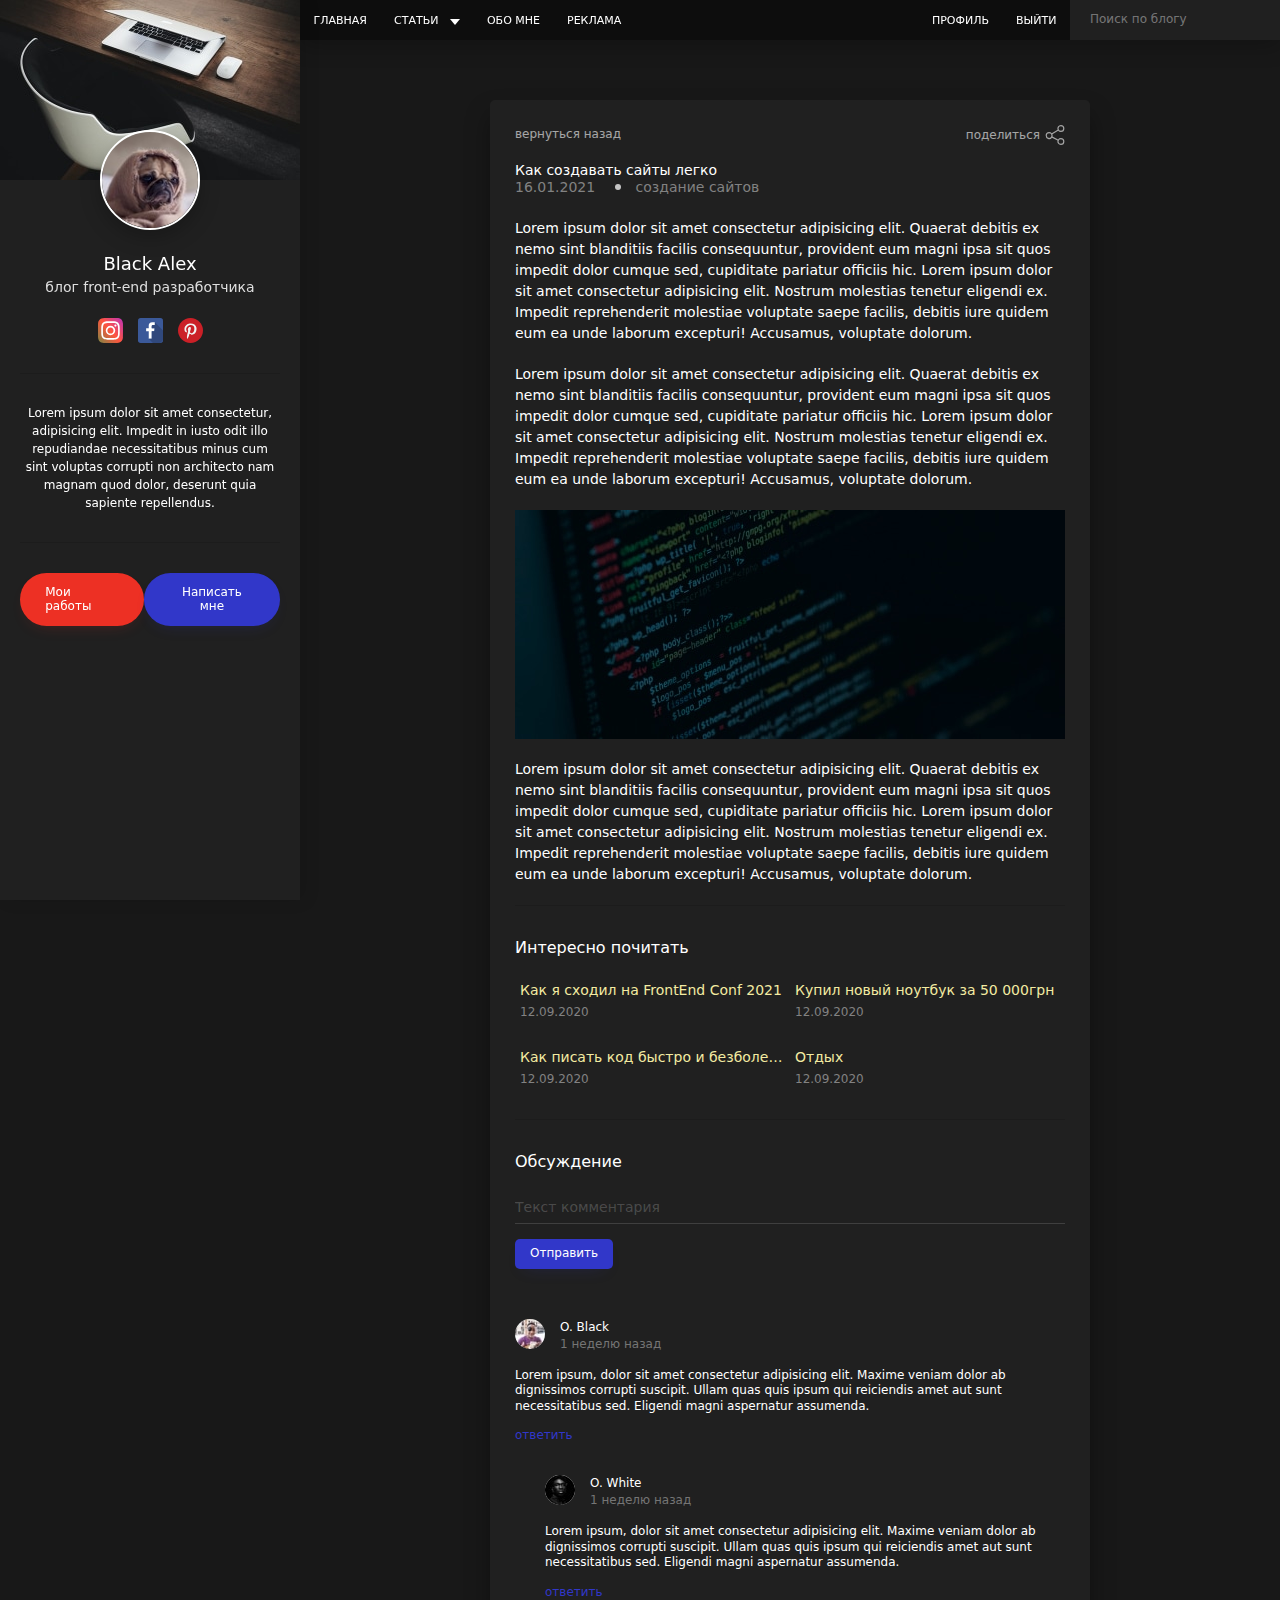
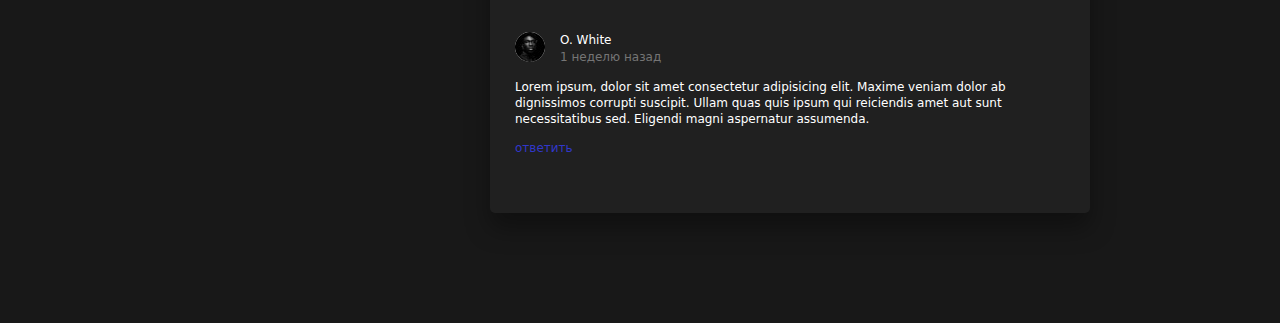
==== post.html @ 2cae20ec "Initial commit" ====
<!DOCTYPE html>
<html lang="ru">

<head>
    <meta charset="UTF-8">
    <link rel="stylesheet" href="assets/css/style.min.css">
    
    <!-- Useful meta tags -->
    <meta http-equiv="x-ua-compatible" content="ie=edge">
    <meta name="viewport" content="width=device-width, initial-scale=1, shrink-to-fit=no">
    <meta name="robots" content="index, follow">
    <meta name="google" content="notranslate">
    <meta name="format-detection" content="telephone=no">
    <meta name="description" content="">
    
    <title>Post</title>
</head>

<body>

    <div class="page">
        <header class="header">
            <div class="header__left">
                <nav class="nav">
                    <ul class="nav__list">
                        <li class="nav__item">
                            <a class="nav__link" href="index.html">Главная</a>
                        </li>
                        <li class="nav__item">
                            <a class="nav__link has-subnav" href="#!">Статьи</a>
        
                            <ul class="subnav">
                                <li><a class="subnav__link" href="#!">Создание сайтов</a></li>
                                <li><a class="subnav__link" href="#!">Интернет-маркетинг</a></li>
                                <li><a class="subnav__link" href="#!">Продвижение видео</a></li>
                            </ul>
                        </li>
                        <li class="nav__item">
                            <a class="nav__link" href="text/html">Обо мне</a>
                        </li>
                        <li class="nav__item">
                            <a class="nav__link" href="text.html">Реклама</a>
                        </li>
                    </ul>
                </nav>
            </div>
            <div class="header__right">
                <nav class="nav">
                    <ul class="nav__list">
                        <li class="nav__item">
                            <a class="nav__link" href="profile.html">Профиль</a>
                        </li>
                        <li class="nav__item">
                            <a class="nav__link" href="#!">Выйти</a>
                        </li>
                    </ul>
                </nav>
        
                <form class="search" action="./search.html" method="get">
                    <input class="search__input" type="text" placeholder="Поиск по блогу">
                </form>
            </div>
        </header>
        <aside class="sidebar">
        
            <div class="sidebar__header">
                <img src="./assets/images/sidebar-header.jpg" alt="sidebar-header">
            </div>
        
            <div class="sidebar__content">
                <div class="profile">
                    <img class="profile__avatar" src="./assets/images/avatar.jpg" alt="">
                    <div class="profile__name">Black Alex</div>
                    <div class="profile__prof">блог front-end разработчика</div>
        
                    <ul class="social">
                        <li class="social__item">
                            <a class="social__link" href="#!">
                                <img src="./assets/images/instagram.svg" alt="instagram">
                            </a>
                        </li>
                        <li class="social__item">
                            <a class="social__link" href="#!">
                                <img src="./assets/images/facebook.svg" alt="facebook">
                            </a>
                        </li>
                        <li class="social__item">
                            <a class="social__link" href="#!">
                                <img src="./assets/images/pinterest.svg" alt="pinterest">
                            </a>
                        </li>
                    </ul>
                    <div class="profile__text">
                        <p>
                            Lorem ipsum dolor sit amet consectetur, adipisicing elit.
                            Impedit in iusto odit illo repudiandae necessitatibus minus cum
                            sint voluptas corrupti non architecto nam magnam quod dolor, deserunt
                            quia sapiente repellendus.
                        </p>
                    </div>
                </div>
            </div>
        
            <div class="sidebar__footer">
                <a class="btn btn--red" href="works.html">Мои работы</a>
                <button class="btn btn--blue" type="button">Написать мне</button>
            </div>
        </aside>
        <main class="main">
            <div class="container">
                
                <article class="post">
                    <div class="post__actions">
                        <a href="index.html">вернуться назад</a>
                        <a href="#!">поделиться<img class="post__actions-icon" src="./assets/images/share.svg" alt="share"></a>
                    </div>
                    <div class="post__header post__header--open">
                        <h2 class="post__title post__title--mb0">Как создавать сайты легко</h2>
                        <ul class="post__data">
                            <li class="post__data-item">
                                <time datetime="2021-01-16 15:53">
                                    16.01.2021
                                </time>
                            </li>
                            <li class="post__data-item">
                                <a href="#!">
                                    создание сайтов
                                </a>
                            </li>
                        </ul>
                    </div>
                    <div class="post__content">
                
                        <div class="post__text">
                            <p>
                                Lorem ipsum dolor sit amet consectetur adipisicing elit. Quaerat debitis ex nemo
                                sint blanditiis facilis consequuntur, provident eum magni ipsa sit quos impedit dolor
                                cumque sed, cupiditate pariatur officiis hic.
                                Lorem ipsum dolor sit amet consectetur adipisicing elit. Nostrum molestias tenetur
                                eligendi ex. Impedit reprehenderit molestiae voluptate saepe facilis, debitis iure
                                quidem eum ea unde laborum excepturi! Accusamus, voluptate dolorum.
                            </p>
                            <p>
                                Lorem ipsum dolor sit amet consectetur adipisicing elit. Quaerat debitis ex nemo
                                sint blanditiis facilis consequuntur, provident eum magni ipsa sit quos impedit dolor
                                cumque sed, cupiditate pariatur officiis hic.
                                Lorem ipsum dolor sit amet consectetur adipisicing elit. Nostrum molestias tenetur
                                eligendi ex. Impedit reprehenderit molestiae voluptate saepe facilis, debitis iure
                                quidem eum ea unde laborum excepturi! Accusamus, voluptate dolorum.
                            </p>
                            <p>
                                <img src="./assets/images/image.jpg" alt="image">
                            </p>
                            <p>
                                Lorem ipsum dolor sit amet consectetur adipisicing elit. Quaerat debitis ex nemo
                                sint blanditiis facilis consequuntur, provident eum magni ipsa sit quos impedit dolor
                                cumque sed, cupiditate pariatur officiis hic.
                                Lorem ipsum dolor sit amet consectetur adipisicing elit. Nostrum molestias tenetur
                                eligendi ex. Impedit reprehenderit molestiae voluptate saepe facilis, debitis iure
                                quidem eum ea unde laborum excepturi! Accusamus, voluptate dolorum.
                            </p>
                        </div>
                
                        <div class="related">
                            <h3 class="post__subtitle">Интересно почитать</h3>
                            <ul class="related__list">
                                <li class="related__list-item">
                                    <h4 class="related__list-title">
                                        <a href="#!">Как я сходил на FrontEnd Conf 2021</a>
                                    </h4>
                                    <time class="related__list-date" datetime="2020-09-12 15:53">
                                        12.09.2020
                                    </time>
                                </li>
                                <li class="related__list-item">
                                    <h4 class="related__list-title">
                                        <a href="#!">Купил новый ноутбук за 50 000грн</a>
                                    </h4>
                                    <time class="related__list-date" datetime="2020-09-12 15:53">
                                        12.09.2020
                                    </time>
                                </li>
                                <li class="related__list-item">
                                    <h4 class="related__list-title">
                                        <a href="#!">Как писать код быстро и безболезненно? </a>
                                    </h4>
                                    <time class="related__list-date" datetime="2020-09-12 15:53">
                                        12.09.2020
                                    </time>
                                </li>
                                <li class="related__list-item">
                                    <h4 class="related__list-title">
                                        <a href="#!">Отдых</a>
                                    </h4>
                                    <time class="related__list-date" datetime="2020-09-12 15:53">
                                        12.09.2020
                                    </time>
                                </li>
                            </ul>
                        </div>
                
                
                        <h3 class="post__subtitle">Обсуждение</h3>
                        <form class="form" action="/" method="post">
                            <div class="form__group">
                                <textarea class="form__control form__control--textarea" name="comment-text"
                                    placeholder="Текст комментария"></textarea>
                                <span class="form__line"></span>
                            </div>
                
                            <button class="btn btn--blue btn--rounded btn--sm" type="submit">Отправить</button>
                        </form>
                
                        <ul class="comments">
                            <li class="comments__item">
                                <div class="comments__header">
                                    <img class="comments__avatar" src="./assets/images/author-1.jpg" alt="O. Black">
                
                                    <div class="comments__author">
                                        <div class="comments__name">O. Black</div>
                                        <time class="comments__pubdate" datetime="2020-11-12 16:15">1 неделю назад</time>
                                    </div>
                
                                </div>
                                <div class="comments__text">
                                    Lorem ipsum, dolor sit amet consectetur adipisicing elit. Maxime veniam dolor ab
                                    dignissimos corrupti suscipit. Ullam quas quis ipsum qui reiciendis amet aut sunt
                                    necessitatibus sed. Eligendi magni aspernatur assumenda.
                                </div>
                                <button class="comments__reply" type="button">ответить</button>
                                <ul class="comments">
                                    <li class="comments__item">
                                        <div class="comments__header">
                                            <img class="comments__avatar" src="./assets/images/author-2.jpg" alt="O. White">
                
                                            <div class="comments__author">
                                                <div class="comments__name">O. White</div>
                                                <time class="comments__pubdate" datetime="2020-11-12 16:15">1 неделю назад</time>
                                            </div>
                
                                        </div>
                                        <div class="comments__text">
                                            Lorem ipsum, dolor sit amet consectetur adipisicing elit. Maxime veniam dolor ab
                                            dignissimos corrupti suscipit. Ullam quas quis ipsum qui reiciendis amet aut sunt
                                            necessitatibus sed. Eligendi magni aspernatur assumenda.
                                        </div>
                                        <button class="comments__reply" type="button">ответить</button>
                                    </li>
                                </ul>
                            </li>
                            <li class="comments__item">
                                <div class="comments__header">
                                    <img class="comments__avatar" src="./assets/images/author-2.jpg" alt="O. White">
                
                                    <div class="comments__author">
                                        <div class="comments__name">O. White</div>
                                        <time class="comments__pubdate" datetime="2020-11-12 16:15">1 неделю назад</time>
                                    </div>
                
                                </div>
                                <div class="comments__text">
                                    Lorem ipsum, dolor sit amet consectetur adipisicing elit. Maxime veniam dolor ab
                                    dignissimos corrupti suscipit. Ullam quas quis ipsum qui reiciendis amet aut sunt
                                    necessitatibus sed. Eligendi magni aspernatur assumenda.
                                </div>
                                <button class="comments__reply" type="button">ответить</button>
                            </li>
                        </ul>
                
                    </div>
                
                </article>
            </div>

        </main>
    </div>


    <script src="assets/js/app.js"></script>
</body>

</html>
---- assets/css/style.min.css ----
/* http://meyerweb.com/eric/tools/css/reset/
   v2.0-modified | 20110126
   License: none (public domain)
*/
html, body, div, span, applet, object, iframe,
h1, h2, h3, h4, h5, h6, p, blockquote, pre,
a, abbr, acronym, address, big, cite, code,
del, dfn, em, img, ins, kbd, q, s, samp,
small, strike, strong, sub, sup, tt, var,
b, u, i, center,
dl, dt, dd, ol, ul, li,
fieldset, form, label, legend,
table, caption, tbody, tfoot, thead, tr, th, td,
article, aside, canvas, details, embed,
figure, figcaption, footer, header, hgroup,
menu, nav, output, ruby, section, summary,
time, mark, audio, video {
  margin: 0;
  padding: 0;
  border: 0;
  font-size: 100%;
  font: inherit;
  vertical-align: baseline; }

/* make sure to set some focus styles for accessibility */
:focus {
  outline: 0; }

/* HTML5 display-role reset for older browsers */
article, aside, details, figcaption, figure,
footer, header, hgroup, menu, nav, section {
  display: block; }

body {
  line-height: 1; }

ol, ul {
  list-style: none; }

blockquote, q {
  quotes: none; }

blockquote:before, blockquote:after,
q:before, q:after {
  content: '';
  content: none; }

table {
  border-collapse: collapse;
  border-spacing: 0; }

input[type=search]::-webkit-search-cancel-button,
input[type=search]::-webkit-search-decoration,
input[type=search]::-webkit-search-results-button,
input[type=search]::-webkit-search-results-decoration {
  -webkit-appearance: none;
  -moz-appearance: none; }

input[type=search] {
  -webkit-appearance: none;
  -moz-appearance: none;
  -webkit-box-sizing: content-box;
  -moz-box-sizing: content-box;
  box-sizing: content-box; }

textarea {
  overflow: auto;
  vertical-align: top;
  resize: vertical; }

/**
 * Correct `inline-block` display not defined in IE 6/7/8/9 and Firefox 3.
 */
audio,
canvas,
video {
  display: inline-block;
  *display: inline;
  *zoom: 1;
  max-width: 100%; }

/**
 * Prevent modern browsers from displaying `audio` without controls.
 * Remove excess height in iOS 5 devices.
 */
audio:not([controls]) {
  display: none;
  height: 0; }

/**
 * Address styling not present in IE 7/8/9, Firefox 3, and Safari 4.
 * Known issue: no IE 6 support.
 */
[hidden] {
  display: none; }

/**
 * 1. Correct text resizing oddly in IE 6/7 when body `font-size` is set using
 *    `em` units.
 * 2. Prevent iOS text size adjust after orientation change, without disabling
 *    user zoom.
 */
html {
  font-size: 100%;
  /* 1 */
  -webkit-text-size-adjust: 100%;
  /* 2 */
  -ms-text-size-adjust: 100%;
  /* 2 */ }

/**
 * Address `outline` inconsistency between Chrome and other browsers.
 */
a:focus {
  outline: thin dotted; }

/**
 * Improve readability when focused and also mouse hovered in all browsers.
 */
a:active,
a:hover {
  outline: 0; }

/**
 * 1. Remove border when inside `a` element in IE 6/7/8/9 and Firefox 3.
 * 2. Improve image quality when scaled in IE 7.
 */
img {
  border: 0;
  /* 1 */
  -ms-interpolation-mode: bicubic;
  /* 2 */ }

/**
 * Address margin not present in IE 6/7/8/9, Safari 5, and Opera 11.
 */
figure {
  margin: 0; }

/**
 * Correct margin displayed oddly in IE 6/7.
 */
form {
  margin: 0; }

/**
 * Define consistent border, margin, and padding.
 */
fieldset {
  border: 1px solid #c0c0c0;
  margin: 0 2px;
  padding: 0.35em 0.625em 0.75em; }

/**
 * 1. Correct color not being inherited in IE 6/7/8/9.
 * 2. Correct text not wrapping in Firefox 3.
 * 3. Correct alignment displayed oddly in IE 6/7.
 */
legend {
  border: 0;
  /* 1 */
  padding: 0;
  white-space: normal;
  /* 2 */
  *margin-left: -7px;
  /* 3 */ }

/**
 * 1. Correct font size not being inherited in all browsers.
 * 2. Address margins set differently in IE 6/7, Firefox 3+, Safari 5,
 *    and Chrome.
 * 3. Improve appearance and consistency in all browsers.
 */
button,
input,
select,
textarea {
  font-size: 100%;
  /* 1 */
  margin: 0;
  /* 2 */
  vertical-align: baseline;
  /* 3 */
  *vertical-align: middle;
  /* 3 */ }

/**
 * Address Firefox 3+ setting `line-height` on `input` using `!important` in
 * the UA stylesheet.
 */
button,
input {
  line-height: normal; }

/**
 * Address inconsistent `text-transform` inheritance for `button` and `select`.
 * All other form control elements do not inherit `text-transform` values.
 * Correct `button` style inheritance in Chrome, Safari 5+, and IE 6+.
 * Correct `select` style inheritance in Firefox 4+ and Opera.
 */
button,
select {
  text-transform: none; }

/**
 * 1. Avoid the WebKit bug in Android 4.0.* where (2) destroys native `audio`
 *    and `video` controls.
 * 2. Correct inability to style clickable `input` types in iOS.
 * 3. Improve usability and consistency of cursor style between image-type
 *    `input` and others.
 * 4. Remove inner spacing in IE 7 without affecting normal text inputs.
 *    Known issue: inner spacing remains in IE 6.
 */
button,
html input[type="button"],
input[type="reset"],
input[type="submit"] {
  -webkit-appearance: button;
  /* 2 */
  cursor: pointer;
  /* 3 */
  *overflow: visible;
  /* 4 */ }

/**
 * Re-set default cursor for disabled elements.
 */
button[disabled],
html input[disabled] {
  cursor: default; }

/**
 * 1. Address box sizing set to content-box in IE 8/9.
 * 2. Remove excess padding in IE 8/9.
 * 3. Remove excess padding in IE 7.
 *    Known issue: excess padding remains in IE 6.
 */
input[type="checkbox"],
input[type="radio"] {
  box-sizing: border-box;
  /* 1 */
  padding: 0;
  /* 2 */
  *height: 13px;
  /* 3 */
  *width: 13px;
  /* 3 */ }

/**
 * 1. Address `appearance` set to `searchfield` in Safari 5 and Chrome.
 * 2. Address `box-sizing` set to `border-box` in Safari 5 and Chrome
 *    (include `-moz` to future-proof).
 */
input[type="search"] {
  -webkit-appearance: textfield;
  /* 1 */
  -moz-box-sizing: content-box;
  -webkit-box-sizing: content-box;
  /* 2 */
  box-sizing: content-box; }

/**
 * Remove inner padding and search cancel button in Safari 5 and Chrome
 * on OS X.
 */
input[type="search"]::-webkit-search-cancel-button,
input[type="search"]::-webkit-search-decoration {
  -webkit-appearance: none; }

/**
 * Remove inner padding and border in Firefox 3+.
 */
button::-moz-focus-inner,
input::-moz-focus-inner {
  border: 0;
  padding: 0; }

/**
 * 1. Remove default vertical scrollbar in IE 6/7/8/9.
 * 2. Improve readability and alignment in all browsers.
 */
textarea {
  overflow: auto;
  /* 1 */
  vertical-align: top;
  /* 2 */ }

/**
 * Remove most spacing between table cells.
 */
table {
  border-collapse: collapse;
  border-spacing: 0; }

html,
button,
input,
select,
textarea {
  color: #222; }

::-moz-selection {
  background: #b3d4fc;
  text-shadow: none; }

::selection {
  background: #b3d4fc;
  text-shadow: none; }

img {
  vertical-align: middle; }

fieldset {
  border: 0;
  margin: 0;
  padding: 0; }

textarea {
  resize: vertical; }

.chromeframe {
  margin: 0.2em 0;
  background: #ccc;
  color: #000;
  padding: 0.2em 0; }

html {
  font-size: 62.5%; }

body {
  background-color: #181818;
  line-height: 1.5;
  font-family: system-ui, -apple-system, "Segoe UI", Roboto, "Helvetica Neue", Arial, "Noto Sans", "Liberation Sans", sans-serif, "Apple Color Emoji", "Segoe UI Emoji", "Segoe UI Symbol", "Noto Color Emoji";
  font-size: 1.4rem;
  color: #fff; }

*,
*:before,
*:after {
  box-sizing: border-box; }

a {
  text-decoration: none; }
  a:hover {
    text-decoration: underline; }

/*  Blocks   */
.page {
  display: flex;
  flex-direction: column;
  justify-content: center;
  min-height: 100vh;
  overflow: hidden; }

.page__title {
  margin-bottom: 3rem;
  font-size: 2.1rem;
  columns: #fff; }
  .page__title--center {
    text-align: center; }

.header {
  display: flex;
  width: calc(100% - 300px);
  background-color: #0D0D0D;
  box-shadow: 0 5px 22px rgba(0, 0, 0, 0.25);
  position: fixed;
  top: 0;
  right: 0;
  z-index: 1000; }

.header__left {
  width: 60%; }

.header__right {
  width: 40%;
  display: flex;
  justify-content: flex-end; }

.nav__list {
  display: flex; }

.nav__item {
  position: relative; }
  .nav__item:hover .nav__link {
    background-color: #3137C9;
    text-decoration: none; }
  .nav__item:hover > .subnav {
    display: block; }

.nav__link {
  display: block;
  padding: 1.35rem;
  font-size: 1.1rem;
  line-height: 1.2;
  color: #fff;
  text-transform: uppercase;
  text-decoration: none;
  transition: background-color .2s linear; }
  .nav__link.has-subnav {
    position: relative;
    padding-right: 3.5rem; }
    .nav__link.has-subnav:after {
      content: "";
      display: block;
      margin-top: 2px;
      border-style: solid;
      border-width: 6px 5px 0 5px;
      border-color: #fff transparent transparent transparent;
      position: absolute;
      top: 50%;
      right: 1.35rem;
      transform: translateY(-50%); }

.subnav {
  display: none;
  width: 16.5rem;
  background-color: #3137C9;
  position: absolute;
  padding: .5rem 0;
  border-radius: 0 0 5px 5px;
  box-shadow: 0 6px 8px rgba(0, 0, 0, 0.2);
  top: 100%;
  left: 0; }

.subnav__link {
  display: block;
  color: #fff;
  font-size: 1.2rem;
  padding: .45rem 1.2rem;
  text-decoration: none;
  transition: background-color .2s linear; }
  .subnav__link:hover {
    background-color: #2c31b4;
    text-decoration: none; }

.search {
  width: 100%;
  max-width: 21rem;
  background-color: #202020; }

.search__input {
  display: block;
  width: 100%;
  padding: 1.2rem 2rem;
  background: transparent;
  border: none;
  font-family: inherit;
  font-size: 1.2rem;
  color: #fff; }
  .search__input::placeholder {
    color: rgba(255, 255, 255, 0.4); }

.sidebar {
  width: 300px;
  height: 100%;
  background-color: #202020;
  box-shadow: 5px 0 15px rgba(5, 5, 5, 0.1);
  position: fixed;
  top: 0;
  left: 0;
  z-index: 1000; }

.sidebar_header {
  height: 180px;
  background-color: #121212; }
  .sidebar_header img {
    display: block;
    width: 100%;
    height: 100%;
    object-fit: cover; }

.sidebar__content {
  padding: 0 2rem;
  margin-top: -5rem; }

.sidebar__footer {
  display: flex;
  justify-content: space-between;
  padding: 0 2rem; }

.main {
  padding: 10rem 0 8rem 300px; }

.container {
  max-width: 70rem;
  margin: 0 auto;
  padding-left: 5rem;
  padding-right: 5rem; }

.profile__avatar {
  display: block;
  width: 10rem;
  height: 10rem;
  margin: 0 auto 2rem;
  position: relative;
  border: 2px solid #fff;
  box-shadow: 0 7px 20px rgba(0, 0, 0, 0.25);
  border-radius: 50%; }

.profile__name {
  font-size: 1.8rem;
  text-align: center; }

.profile__prof {
  margin-bottom: 2rem;
  font-size: 1.4rem;
  font-weight: 300;
  text-align: center;
  color: #DEDEDE; }

.profile__text {
  padding: 3rem 0;
  margin: 3rem 0;
  font-size: 1.2rem;
  text-align: center;
  border-top: 1px solid #1C1C1C;
  border-bottom: 1px solid #1C1C1C; }

.social {
  display: flex;
  justify-content: center; }

.social__item {
  margin: 0 0.75rem; }

.social__link img {
  width: 25px;
  height: 25px; }

.btn {
  display: inline-block;
  vertical-align: top;
  padding: 1.12em 2.1em;
  font-family: inherit;
  background: #121212;
  border: none;
  cursor: pointer;
  border-radius: 3em;
  font-size: 1.2rem;
  line-height: 1.1;
  font-weight: 500;
  color: #fff;
  text-decoration: none;
  transition: background-color .2s liner; }
  .btn:hover {
    text-decoration: none; }
  .btn--red {
    background-color: #ED3024;
    box-shadow: 0 7px 17px -10px rgba(237, 48, 36, 0.3); }
    .btn--red:hover {
      background-color: #e51f13; }
  .btn--blue {
    background-color: #3137C9;
    box-shadow: 0 7px 17px -10px rgba(49, 55, 201, 0.3); }
    .btn--blue:hover {
      background-color: #2c31b4; }
  .btn--rounded {
    border-radius: .41em; }
  .btn--sm {
    padding: .7em 1.25em; }

.stories {
  display: grid;
  grid-template-columns: 1fr 1fr 1fr 1fr;
  grid-column-gap: 13px;
  grid-template-rows: 195px;
  margin-bottom: 3rem; }

.stories__item {
  border-radius: 10px;
  position: relative;
  overflow: hidden;
  box-shadow: 0 5px 15px rgba(0, 0, 0, 0.2);
  cursor: pointer; }
  .stories__item:after {
    content: "";
    display: block;
    width: 100%;
    height: 100%;
    background-image: linear-gradient(to bottom, rgba(0, 0, 0, 0.8), rgba(0, 0, 0, 0) 50%, rgba(0, 0, 0, 0.8));
    position: absolute;
    top: 0;
    left: 0;
    z-index: 2; }
  .stories__item:hover .stories__preview {
    transform: scale(1.3);
    transition-duration: 5s; }

.stories__preview {
  display: block;
  width: 100%;
  height: 100%;
  object-fit: cover;
  position: absolute;
  top: 0;
  left: 0;
  z-index: 1;
  transition: transform 1s linear; }

.stories__title,
.stories__date {
  width: 100%;
  padding: 1.4rem;
  line-height: 1.3;
  font-size: 1.2rem;
  color: #fff;
  position: absolute;
  z-index: 3; }

.stories__title {
  top: 0;
  left: 0; }

.stories__date {
  right: 0;
  bottom: 0;
  text-align: right; }

.add-post {
  padding: 1.5rem 2rem;
  margin-bottom: 3rem;
  box-shadow: 0 15px 25px rgba(0, 0, 0, 0.45);
  background-color: #121212;
  border-radius: 5px; }

.add-post__form {
  display: flex;
  align-items: center; }

.add-post__textarea {
  display: block;
  width: 80%;
  height: 2.6rem;
  border: none;
  background: transparent;
  resize: none;
  font-family: inherit;
  font-size: 1.5rem;
  color: #fff; }
  .add-post__textarea::placeholder {
    color: #D2D2D2; }

.add-post__file,
.add-post__send {
  display: block;
  width: 4.4rem;
  height: 4.4rem;
  border-radius: 50%;
  border: none;
  cursor: pointer;
  transition: background-color .2s linear; }

.add-post__file {
  background: #EBEBEB url("../images/add-photo.svg") center no-repeat; }
  .add-post__file input {
    display: none; }
  .add-post__filehover {
    background-color: #dedede; }

.add-post__send {
  background-color: #3137C9; }
  .add-post__sendhover {
    background-color: #2c31b4; }

.add-post__form-actions {
  width: 20%;
  display: flex;
  justify-content: space-between; }

.post {
  margin-bottom: 3rem;
  padding: 2.5rem;
  background-color: #202020;
  box-shadow: 0 15px 25px rgba(0, 0, 0, 0.35);
  border-radius: 5px;
  overflow: hidden; }

.post__header {
  margin: 0 0 2.5rem; }
  .post__header--preview {
    margin: -2.5rem -2.5rem 2.5rem; }

.post__preview {
  display: block;
  max-width: 100%;
  height: auto; }

.post__content {
  margin-bottom: 2rem; }

.post__title {
  margin-bottom: 1.5rem;
  font-style: 1.8rem;
  color: #fff;
  font-weight: 500; }
  .post__title a {
    color: inherit; }
  .post__title--mb0 {
    margin-bottom: 0; }

.post__text {
  page-break-inside: 1rem;
  font-size: 1.4rem;
  color: #fff;
  border-bottom: 1px solid #1c1c1c; }
  .post__text h2,
  .post__text h3,
  .post__text h4,
  .post__text h5,
  .post__text h6 {
    margin-bottom: 2rem;
    font-weight: 700; }
  .post__text h2 {
    font-size: 1.5em; }
  .post__text h3 {
    font-size: 1.25em; }
  .post__text h4 {
    font-size: 1.15em; }
  .post__text h5,
  .post__text h6 {
    font-size: 1em; }
  .post__text ul,
  .post__text ol {
    margin-bottom: 2rem; }
  .post__text ol {
    list-style: decimal;
    list-style-position: inside; }
  .post__text table {
    margin-bottom: 2rem;
    width: 100%; }
  .post__text img {
    display: block;
    max-width: 100%;
    height: auto; }
  .post__text a {
    color: #3137C9; }
  .post__text p {
    margin-bottom: 2rem; }

.post__subtitle {
  margin-top: 3rem;
  margin-bottom: 2rem;
  font-size: 1.6rem;
  color: #fff;
  font-weight: 500; }

.post__description {
  font-size: 1.4rem;
  color: #D2D2D2; }

.post__footer {
  display: flex;
  justify-content: space-between;
  align-items: center; }

.post__data {
  display: flex;
  color: #828282;
  line-height: 1.2rem; }
  .post__data a {
    color: inherit; }

.post__data-item:not(:last-child):after {
  content: "";
  display: inline-block;
  margin: 0 1.5rem;
  position: relative;
  top: -2px;
  width: 6px;
  height: 6px;
  border-radius: 50%;
  background-color: #C4C4C4; }

.post__read {
  font-size: 1.4rem;
  color: #107EFF;
  text-decoration: none; }
  .post__read:hover {
    text-decoration: underline; }

.post__actions {
  display: flex;
  justify-content: space-between;
  margin-bottom: 1.5rem;
  font-size: 1.2rem;
  color: #fff; }
  .post__actions a {
    color: inherit;
    opacity: 0.6;
    transition: opacity .2s linear; }
    .post__actions a:hover {
      opacity: 1; }

.post__actions-icon {
  margin-left: .5rem; }

.embed,
.fr-video {
  display: block;
  position: relative;
  overflow: hidden; }
  .embed:before,
  .fr-video:before {
    content: "";
    display: block;
    padding-top: 56.25%; }
  .embed iframe,
  .embed video,
  .embed object,
  .embed embed,
  .fr-video iframe,
  .fr-video video,
  .fr-video object,
  .fr-video embed {
    position: absolute;
    top: 0;
    left: 0;
    width: 100%;
    height: 100%;
    z-index: 1; }

.pagination {
  display: flex;
  justify-content: center;
  margin-top: 8rem; }

.pagination__item {
  margin: 0 .5rem; }

.pagination__link {
  display: block;
  width: 40px;
  height: 40px;
  background-color: #0D0D0D;
  border-radius: 3px;
  text-align: center;
  line-height: 4rem;
  color: #fff;
  font-size: 1.4rem;
  text-decoration: none;
  box-shadow: 0 0 10px rgba(0, 0, 0, 0.15);
  transition: background-color .2s linear; }
  .pagination__link:hover {
    background-color: #121212; }
  .pagination__link.active {
    background-color: #3137C9;
    box-shadow: 0 0 10px rgba(49, 55, 201, 0.15); }

.related {
  padding-bottom: .5rem;
  border-bottom: 1px solid #1c1c1c; }

.related__list {
  display: flex;
  flex-wrap: wrap; }

.related__list-item {
  width: 50%;
  margin-bottom: 2.5rem;
  padding: 0 5px; }

.related__list-title {
  font-size: 1.4rem;
  color: #F3EBA2;
  font-weight: 500;
  text-overflow: ellipsis;
  overflow: hidden;
  white-space: nowrap; }
  .related__list-title a {
    color: inherit; }

.related__list-date {
  font-size: 1.2rem;
  color: #828282; }

.comments {
  margin-top: 5rem; }

.comments__item {
  margin-bottom: 3rem; }
  .comments__item > .comments {
    padding-left: 3rem;
    margin-top: 3rem; }

.comments__header {
  display: flex;
  margin-bottom: 1.5rem; }

.comments__avatar {
  width: 3rem;
  height: 3rem;
  border-radius: 50%; }

.comments__author {
  font-size: 1.2rem;
  flex-grow: 1;
  padding-left: 1.5rem;
  line-height: 1.4; }

.comments__name {
  color: #fff;
  font-weight: 500; }

.comments__pubdate {
  color: #757575; }

.comments__text {
  margin-bottom: 1rem;
  line-height: 1.3;
  font-size: 1.2rem;
  color: #fff; }

.comments__reply {
  padding: 0;
  background: none;
  border: none;
  cursor: pointer;
  font-family: inherit;
  line-height: 1.1;
  font-size: 1.2rem;
  color: #3137C9; }
  .comments__reply:hover {
    text-decoration: underline; }

.form--auth {
  max-width: 28rem;
  margin: 0 auto; }

.form__group {
  margin-bottom: 1.5rem;
  position: relative; }
  .form__group--md {
    margin-bottom: 2.5rem; }

.form__control {
  display: block;
  width: 100%;
  padding: .5rem 0 .75rem;
  background: none;
  border: none;
  border-bottom: 1px solid #3F3F3F;
  border-radius: 0;
  box-shadow: none;
  font-family: inherit;
  font-size: 1.4rem;
  color: #fff; }
  .form__control::placeholder {
    color: rgba(255, 255, 255, 0.2); }
  .form__control:focus + .form__line {
    width: 100%; }
  .form__control--textarea {
    height: 30px;
    overflow: hidden;
    resize: none; }

.form__line {
  width: 0%;
  height: 1px;
  background-color: #3137C9;
  position: absolute;
  left: 0;
  bottom: 0;
  z-index: 1;
  transition: width .2s linear; }

.form__footer--center {
  text-align: center; }

.form__footer-list {
  display: flex;
  justify-content: center;
  font-size: 1.2rem;
  line-height: 1.2; }
  .form__footer-list li {
    margin: 0 .5rem; }
  .form__footer-list a {
    color: #fff; }

.work {
  display: flex;
  margin-bottom: 3rem;
  background-color: #202020;
  box-shadow: 0 15px 25px rgba(0, 0, 0, 0.35);
  border-radius: 5px;
  overflow: hidden; }

.work__preview {
  width: 31rem; }
  .work__preview img {
    display: block;
    width: 100%;
    height: 100%;
    object-fit: cover; }

.work__content {
  display: flex;
  flex-direction: column;
  padding: 2.4rem;
  max-width: 29rem; }

.work__title {
  margin-bottom: 3rem;
  font-size: 2.4rem;
  color: #fff;
  font-weight: 500; }
  .work__title a {
    color: inherit; }

.work__description {
  margin-bottom: 3rem;
  font-size: 1.6rem;
  line-height: 1.68;
  font-weight: 300;
  color: #D2D2D2; }

.work__footer {
  margin-top: auto;
  text-align: right; }

.tags {
  display: flex;
  flex-wrap: wrap;
  margin-bottom: 3rem; }

.tags__item {
  margin-right: 1rem;
  margin-bottom: 1rem;
  font-size: 1.1rem;
  padding: .4rem .9rem;
  line-height: 1.3;
  color: #fff;
  font-weight: 500;
  background-color: #EA8C1E;
  border-radius: 3px;
  text-align: center; }

.cabinet {
  display: flex; }

.cabinet__form {
  width: 34rem; }

.cabinet__avatar {
  flex-grow: 1;
  padding-left: 11rem; }
  .cabinet__avatar img {
    display: block;
    margin-bottom: 1.5rem; }

.cabinet__file {
  font-size: 1.4rem;
  color: #3137C9;
  text-decoration: underline;
  cursor: pointer; }
  .cabinet__file input {
    display: none; }
  .cabinet__file:hover {
    text-decoration: none; }
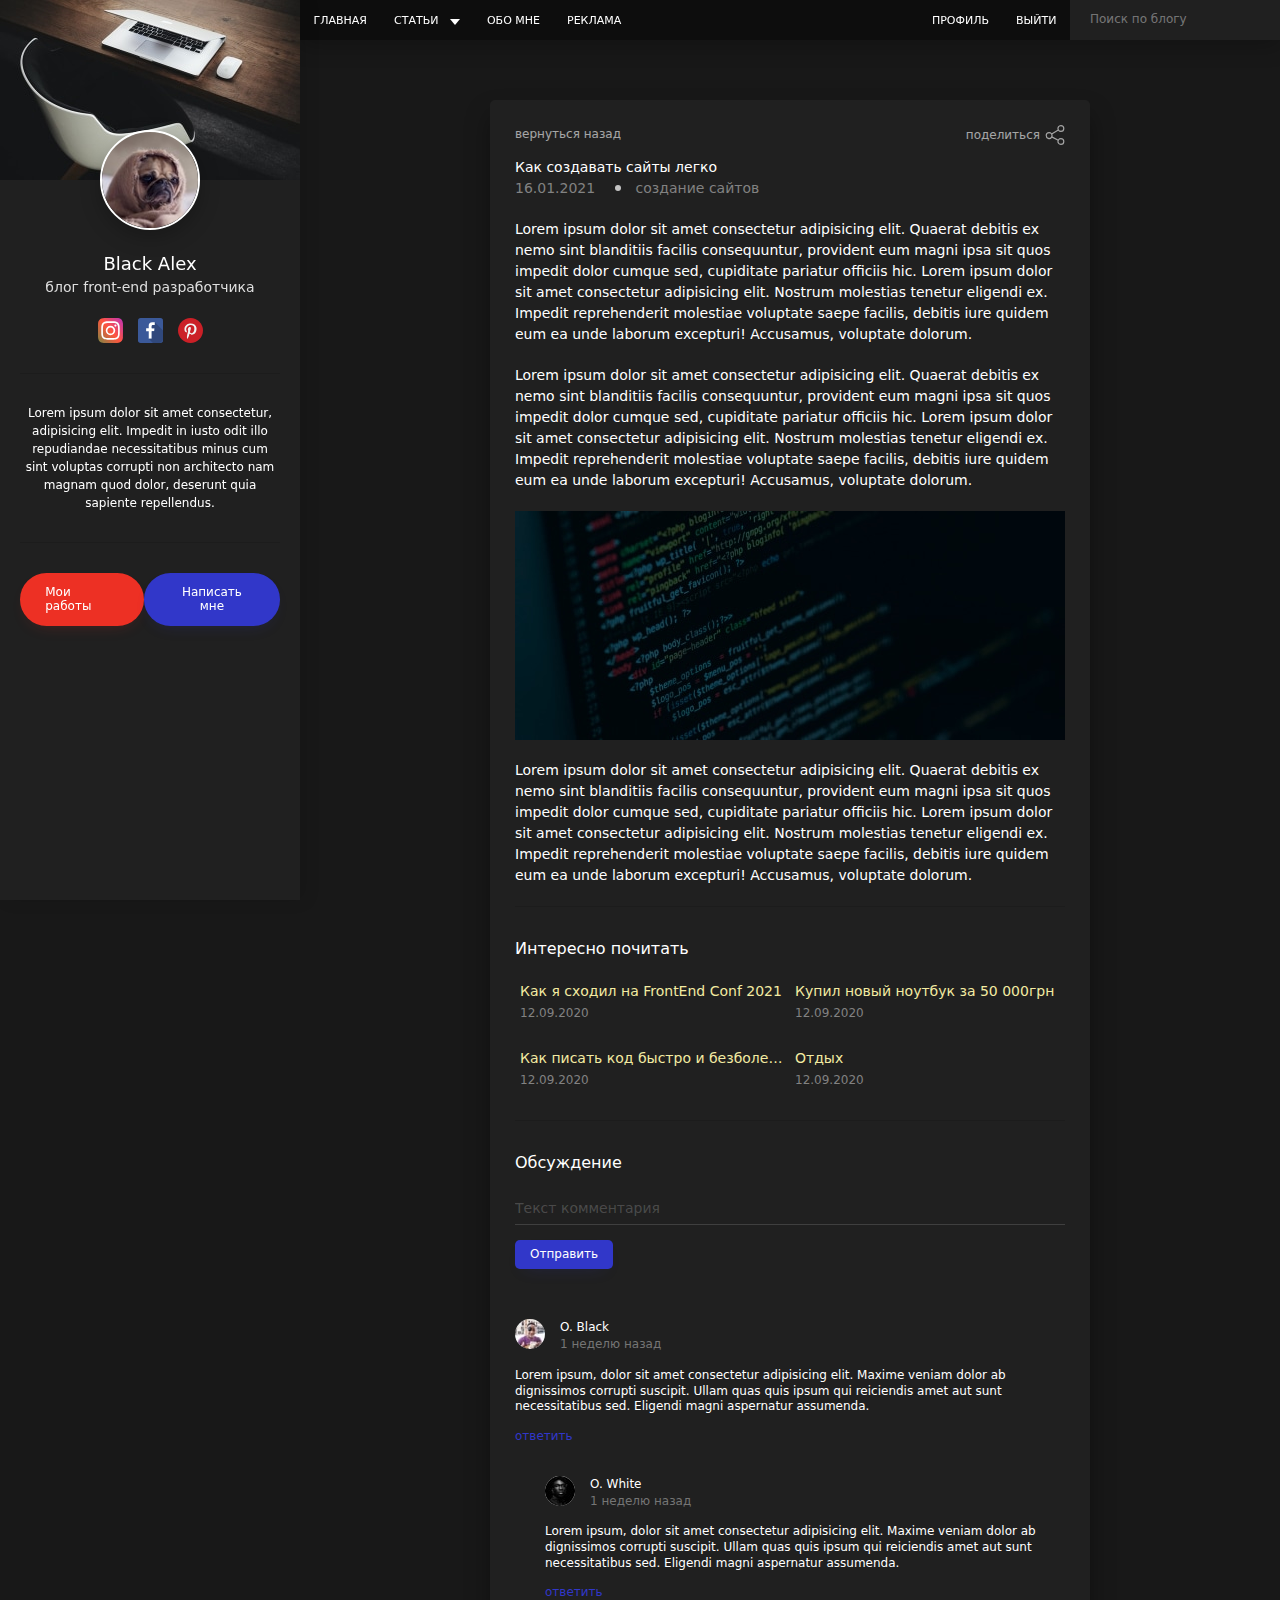
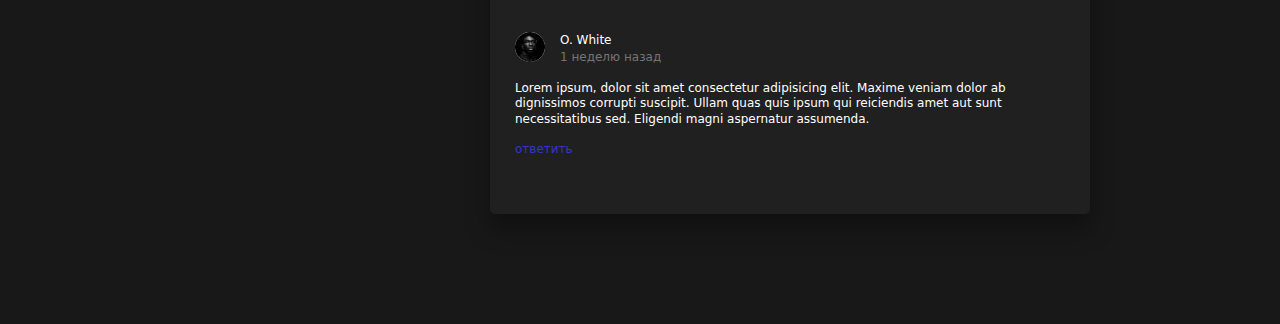
==== commit 8de95b28: "add mobile" ====
--- a/post.html
+++ b/post.html
@@ -30,19 +30,23 @@
                             <a class="nav__link has-subnav" href="#!">Статьи</a>
         
                             <ul class="subnav">
-                                <li><a class="subnav__link" href="#!">Создание сайтов</a></li>
-                                <li><a class="subnav__link" href="#!">Интернет-маркетинг</a></li>
-                                <li><a class="subnav__link" href="#!">Продвижение видео</a></li>
+                                <li><a class="subnav__link" href="text.html">Создание сайтов</a></li>
+                                <li><a class="subnav__link" href="text.html">Интернет-маркетинг</a></li>
+                                <li><a class="subnav__link" href="text.html">Продвижение видео</a></li>
                             </ul>
                         </li>
                         <li class="nav__item">
-                            <a class="nav__link" href="text/html">Обо мне</a>
+                            <a class="nav__link" href="text.html">Обо мне</a>
                         </li>
                         <li class="nav__item">
                             <a class="nav__link" href="text.html">Реклама</a>
                         </li>
                     </ul>
                 </nav>
+        
+                <button class="burger" type="button">
+                    <span>Открыть</span>
+                </button>
             </div>
             <div class="header__right">
                 <nav class="nav">
@@ -51,7 +55,7 @@
                             <a class="nav__link" href="profile.html">Профиль</a>
                         </li>
                         <li class="nav__item">
-                            <a class="nav__link" href="#!">Выйти</a>
+                            <a class="nav__link" href="signin.html">Выйти</a>
                         </li>
                     </ul>
                 </nav>
@@ -69,9 +73,12 @@
         
             <div class="sidebar__content">
                 <div class="profile">
+        
                     <img class="profile__avatar" src="./assets/images/avatar.jpg" alt="">
-                    <div class="profile__name">Black Alex</div>
-                    <div class="profile__prof">блог front-end разработчика</div>
+                    <div class="profile__header">
+                        <div class="profile__name">Black Alex</div>
+                        <div class="profile__prof">блог front-end разработчика</div>
+                    </div>
         
                     <ul class="social">
                         <li class="social__item">
@@ -99,6 +106,34 @@
                         </p>
                     </div>
                 </div>
+                <nav class="nav nav--mobile">
+                    <ul class="nav__list">
+                        <li class="nav__item">
+                            <a class="nav__link" href="index.html">Главная</a>
+                        </li>
+                        <li class="nav__item">
+                            <a class="nav__link has-subnav" href="#!">Статьи</a>
+        
+                            <ul class="subnav">
+                                <li><a class="subnav__link" href="text.html">Создание сайтов</a></li>
+                                <li><a class="subnav__link" href="text.html">Интернет-маркетинг</a></li>
+                                <li><a class="subnav__link" href="text.html">Продвижение видео</a></li>
+                            </ul>
+                        </li>
+                        <li class="nav__item">
+                            <a class="nav__link" href="text.html">Обо мне</a>
+                        </li>
+                        <li class="nav__item">
+                            <a class="nav__link" href="text.html">Реклама</a>
+                        </li>
+                        <li class="nav__item">
+                            <a class="nav__link" href="profile.html">Профиль</a>
+                        </li>
+                        <li class="nav__item">
+                            <a class="nav__link" href="signin.html">Выйти</a>
+                        </li>
+                    </ul>
+                </nav>
             </div>
         
             <div class="sidebar__footer">
@@ -115,7 +150,7 @@
                         <a href="#!">поделиться<img class="post__actions-icon" src="./assets/images/share.svg" alt="share"></a>
                     </div>
                     <div class="post__header post__header--open">
-                        <h2 class="post__title post__title--mb0">Как создавать сайты легко</h2>
+                        <h2 class="post__title post__title--open">Как создавать сайты легко</h2>
                         <ul class="post__data">
                             <li class="post__data-item">
                                 <time datetime="2021-01-16 15:53">
@@ -275,7 +310,9 @@
         </main>
     </div>
 
-
+    <div class="modal">
+        <video class="modal__video" src="" poster="https://placehold.it/420x580"></video>
+    </div>
     <script src="assets/js/app.js"></script>
 </body>
 
--- a/assets/css/style.min.css
+++ b/assets/css/style.min.css
@@ -345,6 +345,8 @@
  "Noto Color Emoji";
   font-size: 1.4rem;
   color: #fff; }
+  body.no-scroll, body.show-sidebar {
+    overflow: hidden; }
 
 *,
 *:before,
@@ -363,6 +365,19 @@
   justify-content: center;
   min-height: 100vh;
   overflow: hidden; }
+  @media screen and (max-width: 991px) {
+    .show-sidebar .page {
+      position: relative; }
+      .show-sidebar .page:after {
+        content: "";
+        display: block;
+        width: 100%;
+        height: 100%;
+        background-color: rgba(0, 0, 0, 0.8);
+        position: absolute;
+        top: 0;
+        left: 0;
+        z-index: 100; } }
 
 .page__title {
   margin-bottom: 3rem;
@@ -380,17 +395,83 @@
   top: 0;
   right: 0;
   z-index: 1000; }
+  @media screen and (max-width: 991px) {
+    .header {
+      width: 100%; } }
 
 .header__left {
   width: 60%; }
+  @media screen and (max-width: 991px) {
+    .header__left {
+      width: 40%; } }
 
 .header__right {
   width: 40%;
   display: flex;
   justify-content: flex-end; }
+  @media screen and (max-width: 991px) {
+    .header__right {
+      width: 60%; } }
+
+.burger {
+  display: none;
+  width: 3rem;
+  height: 2rem;
+  position: absolute;
+  background: none;
+  border: none;
+  font-size: 0;
+  color: transparent;
+  padding: 0;
+  top: 50%;
+  left: 1.5rem;
+  transform: translateY(-50%); }
+  .burger:before, .burger:after,
+  .burger span {
+    display: block;
+    position: absolute;
+    width: 100%;
+    height: 2px;
+    left: 0;
+    background-color: #fff; }
+  .burger:before, .burger:after {
+    content: "";
+    transition: transform .2s linear; }
+  .burger:before {
+    top: 0; }
+  .burger:after {
+    bottom: 0; }
+  .burger span {
+    top: 50%;
+    transform: translateY(-50%);
+    transition: opacity .2s linear; }
+  .show-sidebar .burger span {
+    opacity: 0; }
+  .show-sidebar .burger:before, .show-sidebar .burger:after {
+    top: 50%; }
+  .show-sidebar .burger:before {
+    transform: rotate(45deg); }
+  .show-sidebar .burger:after {
+    transform: rotate(-45deg); }
+  @media screen and (max-width: 991px) {
+    .burger {
+      display: block; } }
+
+.nav--mobile {
+  display: none;
+  margin: 3rem 0; }
+
+@media screen and (max-width: 991px) {
+  .nav {
+    display: none; }
+    .nav--mobile {
+      display: block; } }
 
 .nav__list {
   display: flex; }
+  @media screen and (max-width: 991px) {
+    .nav__list {
+      flex-direction: column; } }
 
 .nav__item {
   position: relative; }
@@ -399,6 +480,9 @@
     text-decoration: none; }
   .nav__item:hover > .subnav {
     display: block; }
+  @media screen and (max-width: 991px) {
+    .nav__item:hover .nav__link {
+      background: none; } }
 
 .nav__link {
   display: block;
@@ -423,6 +507,11 @@
       top: 50%;
       right: 1.35rem;
       transform: translateY(-50%); }
+  @media screen and (max-width: 991px) {
+    .nav__link {
+      padding-left: 0;
+      padding-right: 0;
+      font-size: 1.6rem; } }
 
 .subnav {
   display: none;
@@ -434,6 +523,13 @@
   box-shadow: 0 6px 8px rgba(0, 0, 0, 0.2);
   top: 100%;
   left: 0; }
+  @media screen and (max-width: 991px) {
+    .subnav {
+      position: static;
+      width: 100%;
+      padding-left: 1rem;
+      background-color: transparent;
+      box-shadow: none; } }
 
 .subnav__link {
   display: block;
@@ -445,6 +541,13 @@
   .subnav__link:hover {
     background-color: #2c31b4;
     text-decoration: none; }
+  @media screen and (max-width: 991px) {
+    .subnav__link {
+      padding-left: 0;
+      padding-right: 0;
+      font-size: 1.5rem; }
+      .subnav__link:hover {
+        background: none; } }
 
 .search {
   width: 100%;
@@ -462,29 +565,52 @@
   color: #fff; }
   .search__input::placeholder {
     color: rgba(255, 255, 255, 0.4); }
+  @media screen and (max-width: 991px) {
+    .search__input {
+      height: 4rem;
+      font-size: 1.6rem;
+      padding-top: .9rem;
+      padding-bottom: .9rem; } }
 
 .sidebar {
   width: 300px;
-  height: 100%;
+  height: 100vh;
   background-color: #202020;
   box-shadow: 5px 0 15px rgba(5, 5, 5, 0.1);
   position: fixed;
   top: 0;
   left: 0;
   z-index: 1000; }
-
-.sidebar_header {
-  height: 180px;
+  @media screen and (max-width: 991px) {
+    .sidebar {
+      display: flex;
+      flex-direction: column;
+      padding-bottom: 1.5rem;
+      overflow: auto;
+      top: 4rem;
+      height: calc(100vh - 4rem);
+      transform: translateX(-100%);
+      transition: transform .2s linear; }
+      .show-sidebar .sidebar {
+        transform: translateX(0); } }
+
+.sidebar__header {
+  height: 18rem;
   background-color: #121212; }
-  .sidebar_header img {
+  .sidebar__header img {
     display: block;
     width: 100%;
     height: 100%;
     object-fit: cover; }
+  @media screen and (max-width: 991px) {
+    .sidebar__header {
+      height: 10rem; } }
 
 .sidebar__content {
-  padding: 0 2rem;
-  margin-top: -5rem; }
+  padding: 0 2rem; }
+  @media screen and (max-width: 991px) {
+    .sidebar__content {
+      flex-grow: 1; } }
 
 .sidebar__footer {
   display: flex;
@@ -493,12 +619,27 @@
 
 .main {
   padding: 10rem 0 8rem 300px; }
+  @media screen and (max-width: 991px) {
+    .main {
+      padding: 7rem 0 5rem; } }
 
 .container {
   max-width: 70rem;
   margin: 0 auto;
   padding-left: 5rem;
   padding-right: 5rem; }
+  @media screen and (max-width: 575px) {
+    .container {
+      padding-left: 1.5rem;
+      padding-right: 1.5rem; } }
+
+.profile {
+  margin-top: -5rem; }
+  @media screen and (max-width: 991px) {
+    .profile {
+      margin-top: -1rem;
+      position: relative;
+      border-bottom: 1px solid #1C1C1C; } }
 
 .profile__avatar {
   display: block;
@@ -509,17 +650,36 @@
   border: 2px solid #fff;
   box-shadow: 0 7px 20px rgba(0, 0, 0, 0.25);
   border-radius: 50%; }
+  @media screen and (max-width: 991px) {
+    .profile__avatar {
+      width: 6.5rem;
+      height: 6.5rem;
+      margin-left: 0;
+      position: absolute;
+      left: 0; } }
+
+.profile__header {
+  margin-bottom: 2rem;
+  text-align: center; }
+  @media screen and (max-width: 991px) {
+    .profile__header {
+      padding-top: 2rem;
+      padding-left: 8rem;
+      text-align: left; } }
 
 .profile__name {
-  font-size: 1.8rem;
-  text-align: center; }
+  font-size: 1.8rem; }
+  @media screen and (max-width: 991px) {
+    .profile__name {
+      font-size: 1.5rem; } }
 
 .profile__prof {
-  margin-bottom: 2rem;
   font-size: 1.4rem;
   font-weight: 300;
-  text-align: center;
   color: #DEDEDE; }
+  @media screen and (max-width: 991px) {
+    .profile__prof {
+      font-size: 1.2rem; } }
 
 .profile__text {
   padding: 3rem 0;
@@ -528,10 +688,16 @@
   text-align: center;
   border-top: 1px solid #1C1C1C;
   border-bottom: 1px solid #1C1C1C; }
+  @media screen and (max-width: 991px) {
+    .profile__text {
+      display: none; } }
 
 .social {
   display: flex;
   justify-content: center; }
+  @media screen and (max-width: 991px) {
+    .social {
+      display: none; } }
 
 .social__item {
   margin: 0 0.75rem; }
@@ -560,12 +726,12 @@
   .btn--red {
     background-color: #ED3024;
     box-shadow: 0 7px 17px -10px rgba(237, 48, 36, 0.3); }
-    .btn--red:hover {
+    .btn--red:hover, .btn--red:focus {
       background-color: #e51f13; }
   .btn--blue {
     background-color: #3137C9;
     box-shadow: 0 7px 17px -10px rgba(49, 55, 201, 0.3); }
-    .btn--blue:hover {
+    .btn--blue:hover, .btn--blue:focus {
       background-color: #2c31b4; }
   .btn--rounded {
     border-radius: .41em; }
@@ -578,6 +744,10 @@
   grid-column-gap: 13px;
   grid-template-rows: 195px;
   margin-bottom: 3rem; }
+  @media screen and (max-width: 575px) {
+    .stories {
+      grid-template-columns: 140px 140px 140px 140px;
+      overflow: auto; } }
 
 .stories__item {
   border-radius: 10px;
@@ -635,6 +805,18 @@
   box-shadow: 0 15px 25px rgba(0, 0, 0, 0.45);
   background-color: #121212;
   border-radius: 5px; }
+  @media screen and (max-width: 575px) {
+    .add-post {
+      padding: 1.5rem; } }
+
+.add-post__form-actions {
+  width: 12rem;
+  flex-shrink: 0;
+  display: flex;
+  justify-content: space-between; }
+  @media screen and (max-width: 575px) {
+    .add-post__form-actions {
+      width: 9rem; } }
 
 .add-post__form {
   display: flex;
@@ -642,11 +824,12 @@
 
 .add-post__textarea {
   display: block;
-  width: 80%;
+  flex-grow: 1;
   height: 2.6rem;
   border: none;
   background: transparent;
   resize: none;
+  overflow: hidden;
   font-family: inherit;
   font-size: 1.5rem;
   color: #fff; }
@@ -662,23 +845,33 @@
   border: none;
   cursor: pointer;
   transition: background-color .2s linear; }
+  @media screen and (max-width: 575px) {
+    .add-post__file,
+    .add-post__send {
+      width: 3.4rem;
+      height: 3.4rem; } }
 
 .add-post__file {
   background: #EBEBEB url("../images/add-photo.svg") center no-repeat; }
   .add-post__file input {
     display: none; }
-  .add-post__filehover {
+  .add-post__file:hover {
     background-color: #dedede; }
+  @media screen and (max-width: 575px) {
+    .add-post__file {
+      background-size: 18px; } }
 
 .add-post__send {
+  margin-left: 1.5rem;
+  font-size: 0;
+  color: transparent;
+  background: #3137C9 url("../images/send.svg") center no-repeat;
   background-color: #3137C9; }
-  .add-post__sendhover {
+  .add-post__send:hover {
     background-color: #2c31b4; }
-
-.add-post__form-actions {
-  width: 20%;
-  display: flex;
-  justify-content: space-between; }
+  @media screen and (max-width: 575px) {
+    .add-post__send {
+      background-size: 15px; } }
 
 .post {
   margin-bottom: 3rem;
@@ -687,6 +880,9 @@
   box-shadow: 0 15px 25px rgba(0, 0, 0, 0.35);
   border-radius: 5px;
   overflow: hidden; }
+  @media screen and (max-width: 575px) {
+    .post {
+      padding: 1.5rem; } }
 
 .post__header {
   margin: 0 0 2.5rem; }
@@ -704,12 +900,13 @@
 .post__title {
   margin-bottom: 1.5rem;
   font-style: 1.8rem;
+  line-height: 1.4rem;
   color: #fff;
   font-weight: 500; }
   .post__title a {
     color: inherit; }
-  .post__title--mb0 {
-    margin-bottom: 0; }
+  .post__title--open {
+    margin-bottom: 0.75rem; }
 
 .post__text {
   page-break-inside: 1rem;
@@ -765,6 +962,10 @@
   display: flex;
   justify-content: space-between;
   align-items: center; }
+  @media screen and (max-width: 575px) {
+    .post__footer {
+      flex-direction: column;
+      align-items: flex-start; } }
 
 .post__data {
   display: flex;
@@ -772,6 +973,10 @@
   line-height: 1.2rem; }
   .post__data a {
     color: inherit; }
+  @media screen and (max-width: 575px) {
+    .post__data {
+      margin-bottom: 1rem;
+      font-size: 1.2rem; } }
 
 .post__data-item:not(:last-child):after {
   content: "";
@@ -836,6 +1041,9 @@
   display: flex;
   justify-content: center;
   margin-top: 8rem; }
+  @media screen and (max-width: 991px) {
+    .pagination {
+      margin-top: 5rem; } }
 
 .pagination__item {
   margin: 0 .5rem; }
@@ -866,11 +1074,17 @@
 .related__list {
   display: flex;
   flex-wrap: wrap; }
+  @media screen and (max-width: 575px) {
+    .related__list {
+      flex-direction: column; } }
 
 .related__list-item {
   width: 50%;
   margin-bottom: 2.5rem;
   padding: 0 5px; }
+  @media screen and (max-width: 575px) {
+    .related__list-item {
+      width: 100%; } }
 
 .related__list-title {
   font-size: 1.4rem;
@@ -894,46 +1108,42 @@
   .comments__item > .comments {
     padding-left: 3rem;
     margin-top: 3rem; }
-
-.comments__header {
-  display: flex;
-  margin-bottom: 1.5rem; }
-
-.comments__avatar {
-  width: 3rem;
-  height: 3rem;
-  border-radius: 50%; }
-
-.comments__author {
-  font-size: 1.2rem;
-  flex-grow: 1;
-  padding-left: 1.5rem;
-  line-height: 1.4; }
-
-.comments__name {
-  color: #fff;
-  font-weight: 500; }
-
-.comments__pubdate {
-  color: #757575; }
-
-.comments__text {
-  margin-bottom: 1rem;
-  line-height: 1.3;
-  font-size: 1.2rem;
-  color: #fff; }
-
-.comments__reply {
-  padding: 0;
-  background: none;
-  border: none;
-  cursor: pointer;
-  font-family: inherit;
-  line-height: 1.1;
-  font-size: 1.2rem;
-  color: #3137C9; }
-  .comments__reply:hover {
-    text-decoration: underline; }
+    @media screen and (max-width: 575px) {
+      .comments__item > .comments {
+        padding-left: 1.5rem; } }
+  .comments__item .comments__header {
+    display: flex;
+    margin-bottom: 1.5rem; }
+  .comments__item .comments__avatar {
+    width: 3rem;
+    height: 3rem;
+    border-radius: 50%; }
+  .comments__item .comments__author {
+    font-size: 1.2rem;
+    flex-grow: 1;
+    padding-left: 1.5rem;
+    line-height: 1.4; }
+  .comments__item .comments__name {
+    color: #fff;
+    font-weight: 500; }
+  .comments__item .comments__pubdate {
+    color: #757575; }
+  .comments__item .comments__text {
+    margin-bottom: 1rem;
+    line-height: 1.3;
+    font-size: 1.2rem;
+    color: #fff; }
+  .comments__item .comments__reply {
+    padding: 0;
+    background: none;
+    border: none;
+    cursor: pointer;
+    font-family: inherit;
+    line-height: 1.1;
+    font-size: 1.2rem;
+    color: #3137C9; }
+    .comments__item .comments__reply:hover {
+      text-decoration: underline; }
 
 .form--auth {
   max-width: 28rem;
@@ -996,6 +1206,9 @@
   box-shadow: 0 15px 25px rgba(0, 0, 0, 0.35);
   border-radius: 5px;
   overflow: hidden; }
+  @media screen and (max-width: 575px) {
+    .work {
+      flex-direction: column; } }
 
 .work__preview {
   width: 31rem; }
@@ -1004,12 +1217,20 @@
     width: 100%;
     height: 100%;
     object-fit: cover; }
+  @media screen and (max-width: 575px) {
+    .work__preview {
+      width: 100%;
+      height: 15rem; } }
 
 .work__content {
   display: flex;
   flex-direction: column;
   padding: 2.4rem;
   max-width: 29rem; }
+  @media screen and (max-width: 575px) {
+    .work__content {
+      max-width: none;
+      padding: 1.5rem; } }
 
 .work__title {
   margin-bottom: 3rem;
@@ -1018,6 +1239,9 @@
   font-weight: 500; }
   .work__title a {
     color: inherit; }
+  @media screen and (max-width: 575px) {
+    .work__title {
+      margin-bottom: 2rem; } }
 
 .work__description {
   margin-bottom: 3rem;
@@ -1025,10 +1249,17 @@
   line-height: 1.68;
   font-weight: 300;
   color: #D2D2D2; }
+  @media screen and (max-width: 575px) {
+    .work__description {
+      margin-bottom: 2rem;
+      font-size: 1.4rem; } }
 
 .work__footer {
   margin-top: auto;
   text-align: right; }
+  @media screen and (max-width: 575px) {
+    .work__footer {
+      text-align: left; } }
 
 .tags {
   display: flex;
@@ -1049,9 +1280,15 @@
 
 .cabinet {
   display: flex; }
+  @media screen and (max-width: 575px) {
+    .cabinet {
+      flex-direction: column; } }
 
 .cabinet__form {
   width: 34rem; }
+  @media screen and (max-width: 575px) {
+    .cabinet__form {
+      order: 2; } }
 
 .cabinet__avatar {
   flex-grow: 1;
@@ -1059,6 +1296,11 @@
   .cabinet__avatar img {
     display: block;
     margin-bottom: 1.5rem; }
+  @media screen and (max-width: 575px) {
+    .cabinet__avatar {
+      order: 1;
+      padding-left: 0;
+      margin-bottom: 2rem; } }
 
 .cabinet__file {
   font-size: 1.4rem;
@@ -1069,3 +1311,56 @@
     display: none; }
   .cabinet__file:hover {
     text-decoration: none; }
+
+.modal {
+  display: none;
+  flex-direction: column;
+  align-items: center;
+  justify-content: center;
+  width: 100%;
+  height: 100%;
+  padding: 1rem;
+  position: fixed;
+  background-color: rgba(0, 0, 0, 0.8);
+  top: 0;
+  left: 0;
+  z-index: 1010; }
+
+.modal__content {
+  max-width: 50rem;
+  width: 100%;
+  position: relative;
+  padding: 8rem;
+  background-color: #202020;
+  border-radius: .5rem; }
+  .modal__content--contact {
+    padding-bottom: 2.5rem; }
+
+.modal__close {
+  padding: 0;
+  background: none;
+  border: none;
+  cursor: pointer;
+  position: absolute;
+  opacity: .5;
+  top: 2rem;
+  right: 2rem;
+  transition: transform .2s linear,+ opacity .2s linear; }
+  .modal__close:hover {
+    transform: rotate(90deg);
+    opacity: 1; }
+
+.modal__footer {
+  display: flex;
+  justify-content: center;
+  margin-top: 4rem;
+  font-size: 1.2rem;
+  color: #B2B2B2; }
+  .modal__footer li {
+    margin: 0 .5rem; }
+  .modal__footer a {
+    color: inherit;
+    text-decoration: underline; }
+    .modal__footer a:hover {
+      text-decoration: none; }
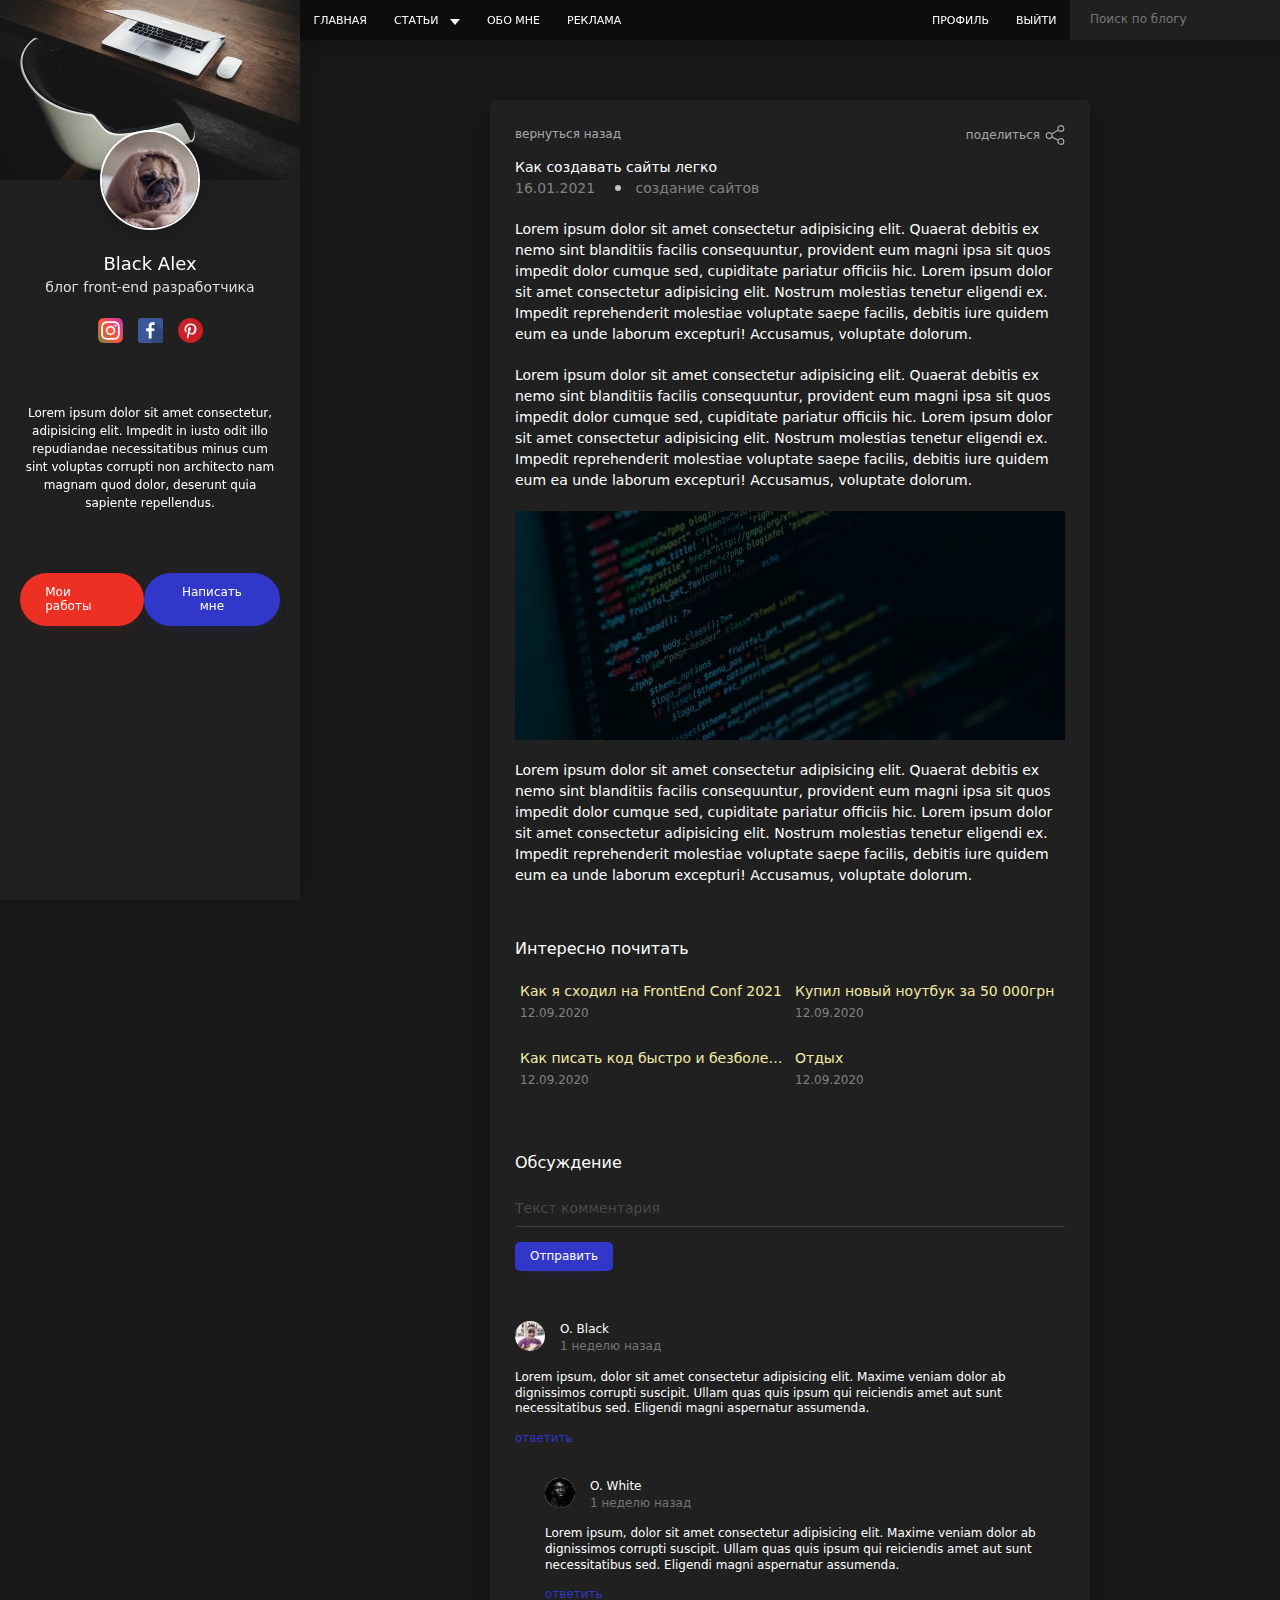
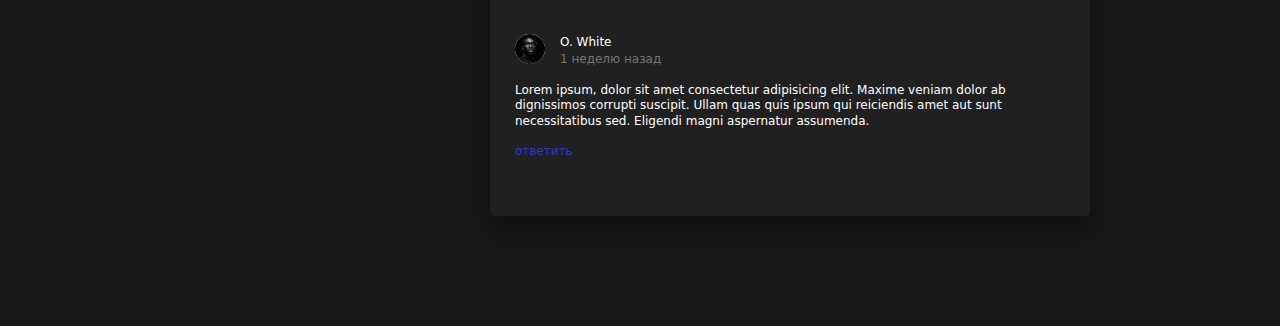
==== commit ea8edc84: "add js" ====
--- a/post.html
+++ b/post.html
@@ -18,7 +18,7 @@
 
 <body>
 
-    <div class="page">
+    <div class="page" id="page">
         <header class="header">
             <div class="header__left">
                 <nav class="nav">
@@ -44,7 +44,7 @@
                     </ul>
                 </nav>
         
-                <button class="burger" type="button">
+                <button class="burger" type="button" id="sidebarToggle">
                     <span>Открыть</span>
                 </button>
             </div>
@@ -65,7 +65,7 @@
                 </form>
             </div>
         </header>
-        <aside class="sidebar">
+        <aside class="sidebar" id="sidebar">
         
             <div class="sidebar__header">
                 <img src="./assets/images/sidebar-header.jpg" alt="sidebar-header">
@@ -138,7 +138,7 @@
         
             <div class="sidebar__footer">
                 <a class="btn btn--red" href="works.html">Мои работы</a>
-                <button class="btn btn--blue" type="button">Написать мне</button>
+                <button class="btn btn--blue" type="button" data-modal="contact-modal">Написать мне</button>
             </div>
         </aside>
         <main class="main">
@@ -239,7 +239,7 @@
                         <form class="form" action="/" method="post">
                             <div class="form__group">
                                 <textarea class="form__control form__control--textarea" name="comment-text"
-                                    placeholder="Текст комментария"></textarea>
+                                    placeholder="Текст комментария" data-autoresize></textarea>
                                 <span class="form__line"></span>
                             </div>
                 
@@ -310,9 +310,80 @@
         </main>
     </div>
 
-    <div class="modal">
-        <video class="modal__video" src="" poster="https://placehold.it/420x580"></video>
+    <div class="modal" id="story-modal">
+        <div class="modal__content modal__content--story">
+            <video class="modal__video" src="" poster="https://placehold.it/420x580"></video>
+        </div>
+    </div>    <div class="modal" id="contact-modal">
+        <div class="modal__content modal__content--contact">
+    
+            <button class="modal__close" type="button">
+                <img src="./assets/images/close.svg" alt="Закрыть">
+            </button>
+    
+            <form action="/" class="form" method="post">
+    
+                <div class="form__group form__group--md">
+                    <input class="form__control" type="text" placeholder="Ваше имя">
+                    <span class="form__line"></span>
+                </div>
+    
+                <div class="form__group form__group--md">
+                    <input class="form__control" type="email" placeholder="Ваше e-mail">
+                    <span class="form__line"></span>
+                </div>
+    
+                <div class="form__group form__group--md">
+                    <textarea class="form__control form__control--textarea" placeholder="Текст сообщения"></textarea>
+                    <span class="form__line"></span>
+                </div>
+    
+                <div class="form__footer">
+                    <div class="form__group form__group--md">
+                        <button class="btn btn--blue btn--rounded btn--sm" type="submit">Отправить</button>
+                    </div>
+                </div>
+    
+            </form>
+    
+            <ul class="modal__footer">
+                <li>e-mail: <a href="mailto:info@mysite.com.ua">info@mysite.com.ua</a></li>
+                <li>тел: <a href="tel:+380991111111">+38(099)-111-11-11</a></li>
+            </ul>
+    
+        </div>
+    </div>    <div class="modal" id="share-modal">
+        <div class="modal__content">
+    
+            <button class="modal__close" type="button">
+                <img src="./assets/images/close.svg" alt="Закрыть">
+            </button>
+    
+            <ul class="social">
+                <li class="social__item">
+                    <a class="social__link" href="#!">
+                        <img src="./assets/images/share/twitter-share.svg" alt="twitter-share">
+                    </a>
+                </li>
+                <li class="social__item">
+                    <a class="social__link" href="#!">
+                        <img src="./assets/images/share/facebook-share.svg" alt="facebook">
+                    </a>
+                </li>
+                <li class="social__item">
+                    <a class="social__link" href="#!">
+                        <img src="./assets/images/share/pinterest-share.svg" alt="pinterest">
+                    </a>
+                </li>
+                <li class="social__item">
+                    <a class="social__link" href="#!">
+                        <img src="./assets/images/share/copy.svg" alt="copy">
+                    </a>
+                </li>
+            </ul>
+        </div>
     </div>
+
     <script src="assets/js/app.js"></script>
 </body>
 
--- a/assets/css/style.min.css
+++ b/assets/css/style.min.css
@@ -345,8 +345,11 @@
  "Noto Color Emoji";
   font-size: 1.4rem;
   color: #fff; }
-  body.no-scroll, body.show-sidebar {
+  body.no-scroll {
     overflow: hidden; }
+  @media screen and (max-width: 991px) {
+    body.show-sidebar {
+      overflow: hidden; } }
 
 *,
 *:before,
@@ -367,17 +370,7 @@
   overflow: hidden; }
   @media screen and (max-width: 991px) {
     .show-sidebar .page {
-      position: relative; }
-      .show-sidebar .page:after {
-        content: "";
-        display: block;
-        width: 100%;
-        height: 100%;
-        background-color: rgba(0, 0, 0, 0.8);
-        position: absolute;
-        top: 0;
-        left: 0;
-        z-index: 100; } }
+      position: relative; } }
 
 .page__title {
   margin-bottom: 3rem;
@@ -385,6 +378,17 @@
   columns: #fff; }
   .page__title--center {
     text-align: center; }
+
+@media screen and (max-width: 991px) {
+  .page__mask {
+    display: block;
+    width: 100%;
+    height: 100%;
+    background-color: rgba(0, 0, 0, 0.8);
+    position: absolute;
+    top: 0;
+    left: 0;
+    z-index: 100; } }
 
 .header {
   display: flex;
@@ -820,12 +824,12 @@
 
 .add-post__form {
   display: flex;
-  align-items: center; }
+  align-items: flex-end; }
 
 .add-post__textarea {
   display: block;
   flex-grow: 1;
-  height: 2.6rem;
+  height: 3.4rem;
   border: none;
   background: transparent;
   resize: none;
@@ -1172,7 +1176,7 @@
   .form__control:focus + .form__line {
     width: 100%; }
   .form__control--textarea {
-    height: 30px;
+    height: 32px;
     overflow: hidden;
     resize: none; }
 
@@ -1325,6 +1329,8 @@
   top: 0;
   left: 0;
   z-index: 1010; }
+  .modal.show {
+    display: flex; }
 
 .modal__content {
   max-width: 50rem;
@@ -1332,9 +1338,19 @@
   position: relative;
   padding: 8rem;
   background-color: #202020;
-  border-radius: .5rem; }
+  border-radius: .5rem;
+  opacity: 0;
+  transform: translateY(-50px);
+  transition: transform .2s linear,+ opacity .2s linear; }
+  @media screen and (max-width: 991px) {
+    .modal__content {
+      padding: 5rem 3rem 3rem; } }
   .modal__content--contact {
     padding-bottom: 2.5rem; }
+  .modal__content--story {
+    padding: 0;
+    background: none; }
 
 .modal__close {
   padding: 0;
@@ -1364,3 +1380,7 @@
     text-decoration: underline; }
     .modal__footer a:hover {
       text-decoration: none; }
+
+.modal__video {
+  display: block;
+  margin: 0 auto; }
